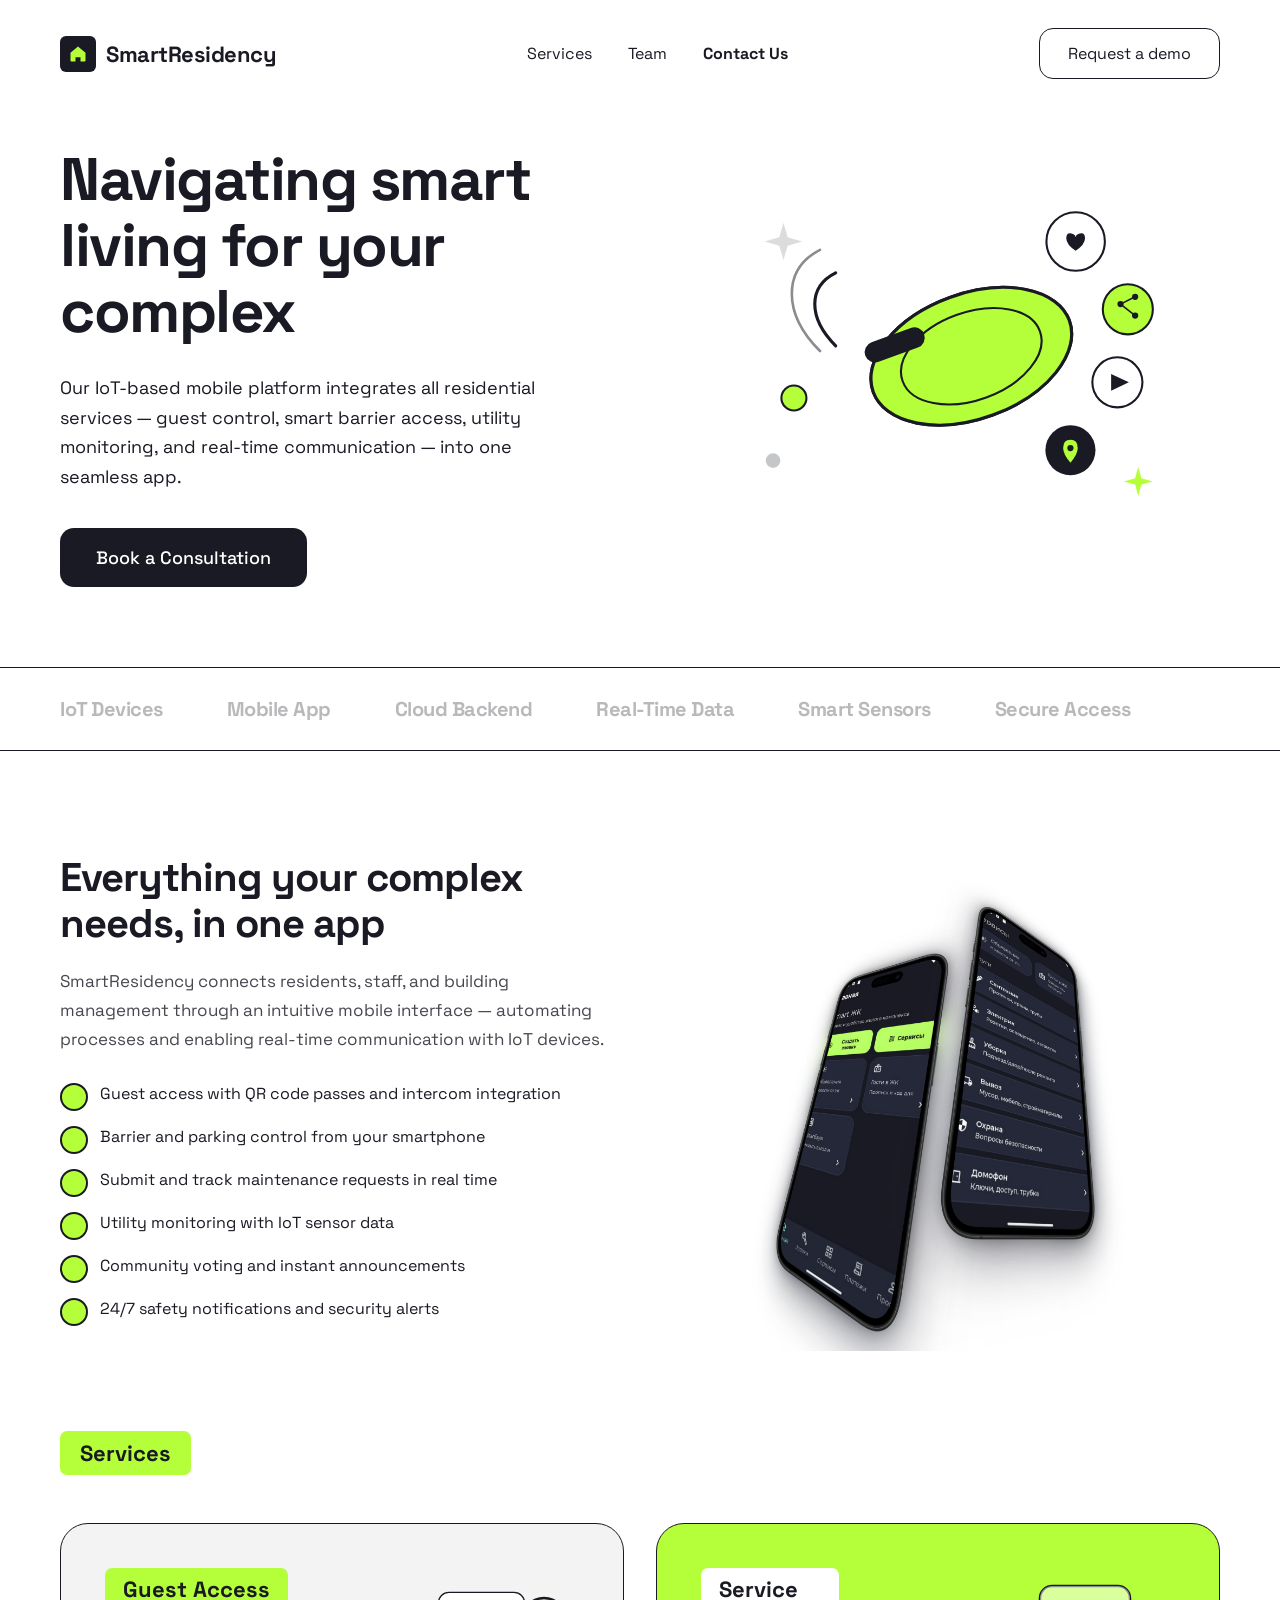
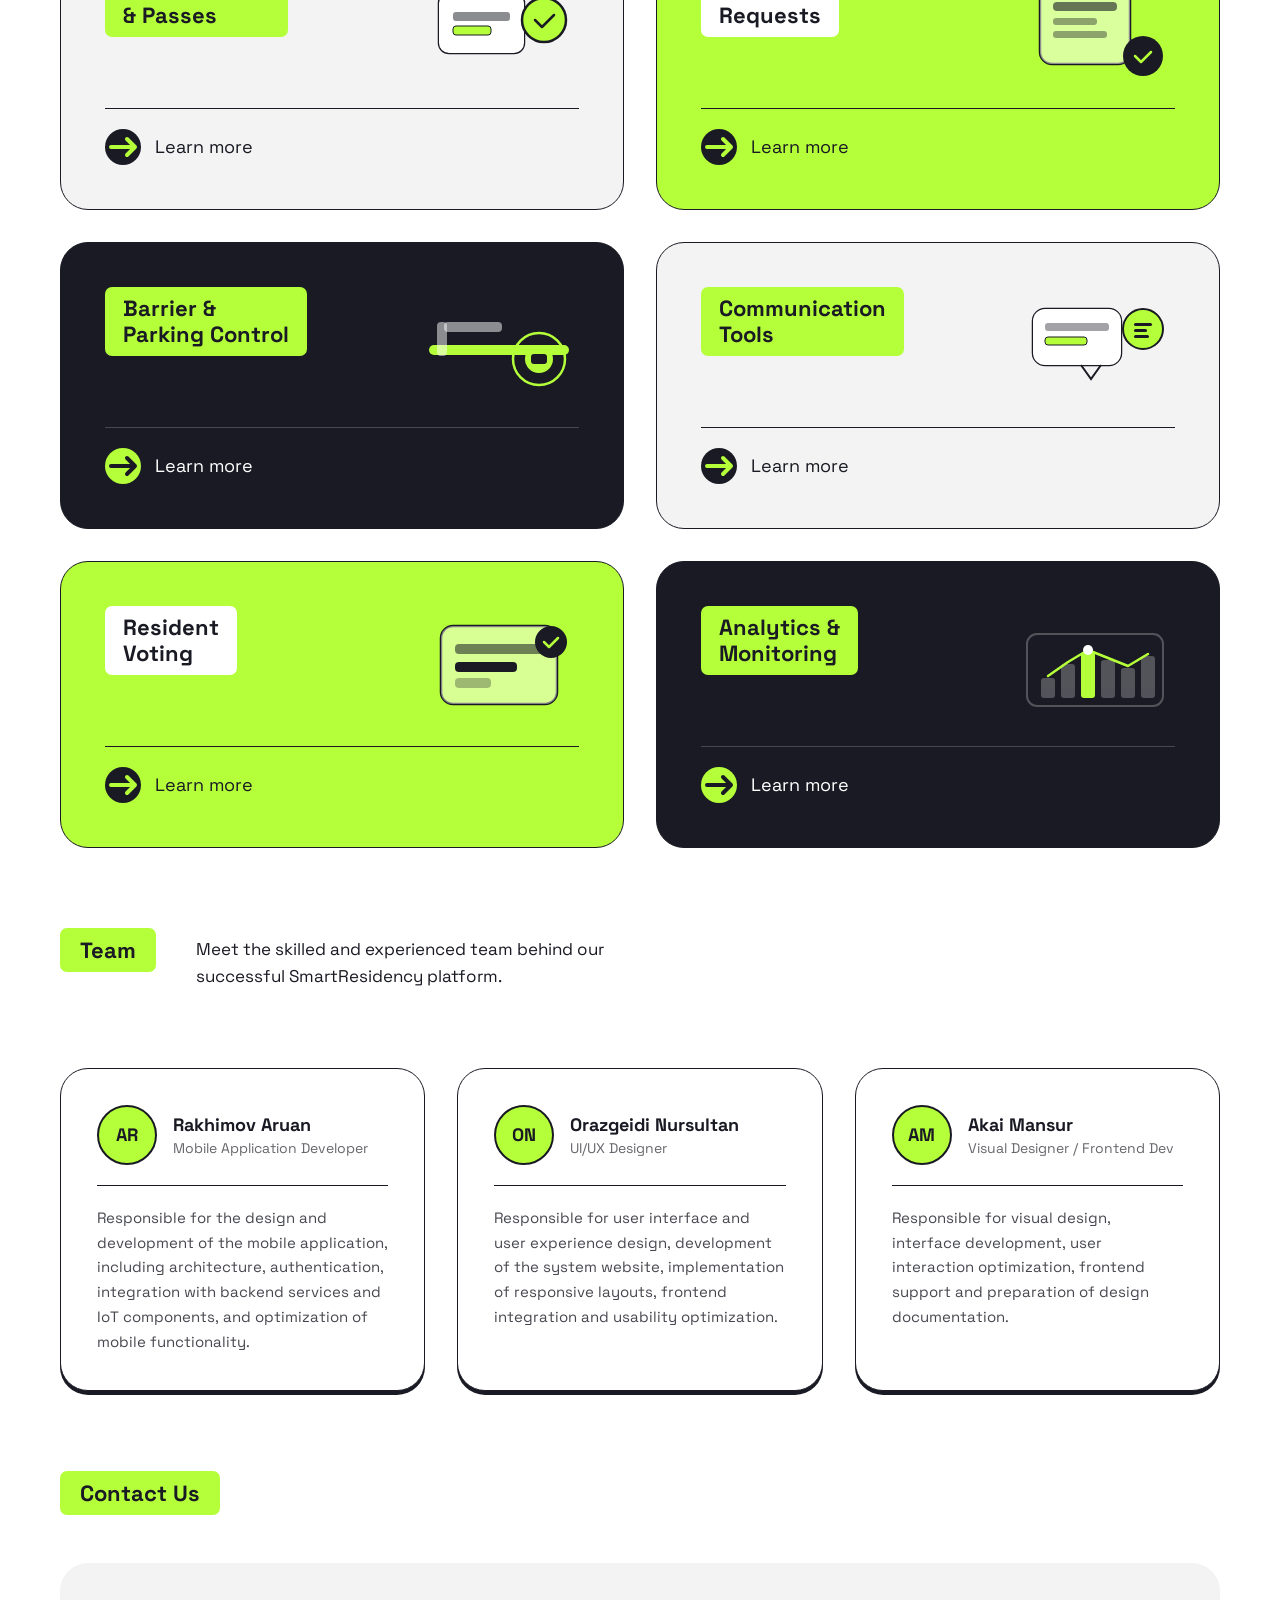
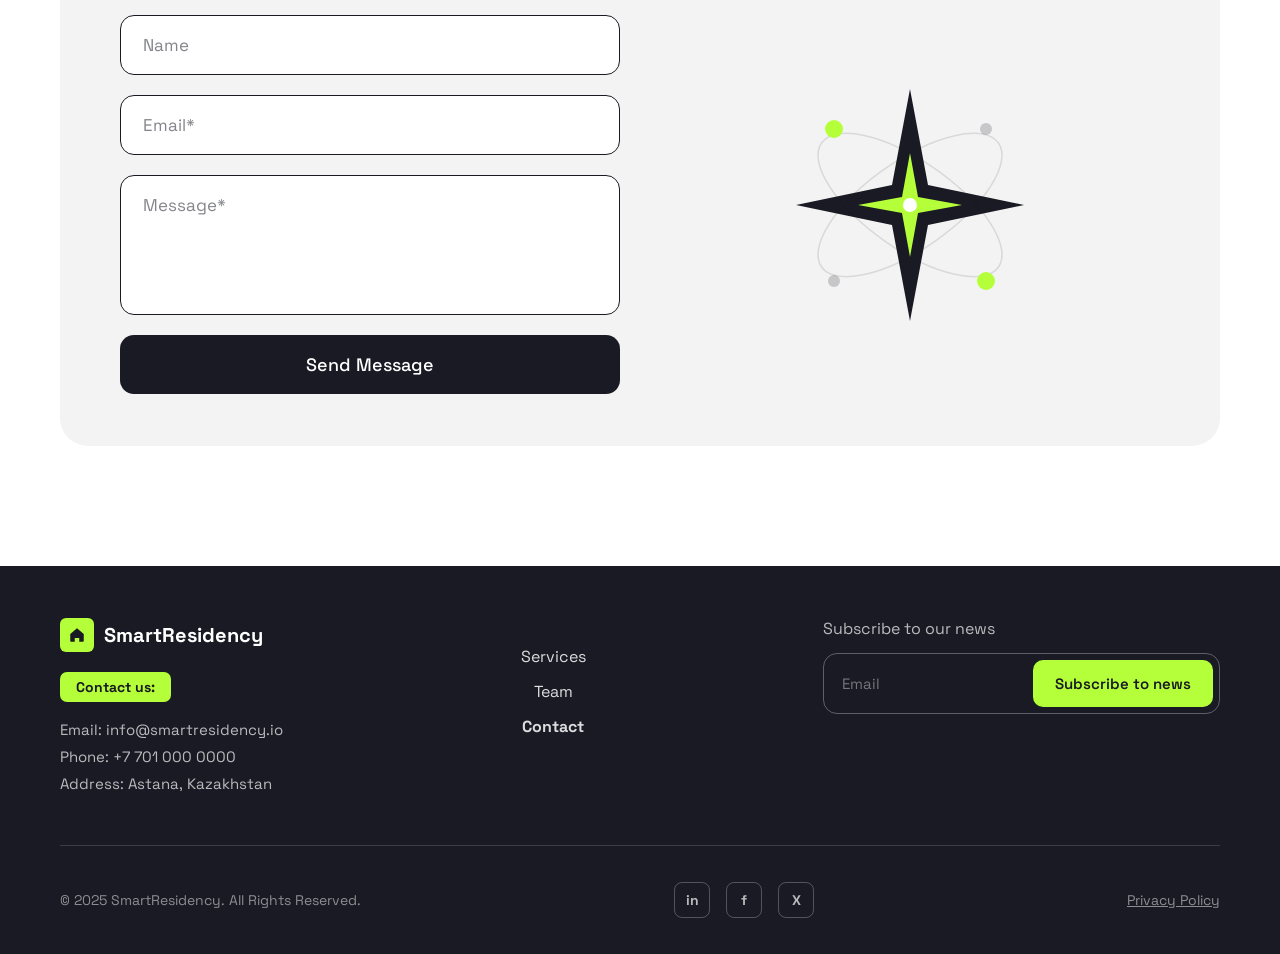
==== index.html @ 2e76fcfa "Initial website commit" ====
<!DOCTYPE html>
<html lang="en">
<head>
  <meta charset="UTF-8" />
  <meta name="viewport" content="width=device-width, initial-scale=1.0" />
  <title>SmartResidency</title>
  <link href="https://fonts.googleapis.com/css2?family=Space+Grotesk:wght@400;500;600;700&display=swap" rel="stylesheet" />
  <link rel="stylesheet" href="styles.css" />
</head>
<body>

<!-- NAV -->
<nav>
  <a href="#" class="logo">
    <div class="logo-icon">
      <svg viewBox="0 0 24 24" fill="none" xmlns="http://www.w3.org/2000/svg">
        <path d="M3 10.5L12 3L21 10.5V20C21 20.55 20.55 21 20 21H15V16H9V21H4C3.45 21 3 20.55 3 20V10.5Z" fill="#b5ff3a"/>
      </svg>
    </div>
    SmartResidency
  </a>
  <ul>
    <li><a href="#services">Services</a></li>
    <li><a href="#team">Team</a></li>
    <li><a href="#contact">Contact Us</a></li>
  </ul>
  <a href="#contact" class="nav-btn">Request a demo</a>
</nav>

<!-- HERO -->
<div class="hero">
  <div class="hero-text">
    <h1>Navigating smart living for your complex</h1>
    <p>Our IoT-based mobile platform integrates all residential services — guest control, smart barrier access, utility monitoring, and real-time communication — into one seamless app.</p>
    <a href="#contact" class="btn-black">Book a Consultation</a>
  </div>
  <div class="hero-illustration">
    <svg viewBox="0 0 460 400" xmlns="http://www.w3.org/2000/svg">
      <ellipse cx="260" cy="190" rx="100" ry="60" fill="none" stroke="#191a23" stroke-width="3" transform="rotate(-20 260 190)"/>
      <ellipse cx="260" cy="190" rx="100" ry="60" fill="#b5ff3a" stroke="#191a23" stroke-width="3" transform="rotate(-20 260 190)"/>
      <ellipse cx="260" cy="190" rx="70" ry="42" fill="none" stroke="#191a23" stroke-width="2" transform="rotate(-20 260 190)"/>
      <rect x="155" y="180" width="60" height="20" rx="10" fill="#191a23" transform="rotate(-20 155 180)"/>
      <path d="M130 180 Q110 160 110 140 Q110 120 130 110" fill="none" stroke="#191a23" stroke-width="3" stroke-linecap="round"/>
      <path d="M115 185 Q88 158 88 130 Q88 102 115 88" fill="none" stroke="#191a23" stroke-width="2.5" stroke-linecap="round" opacity="0.5"/>
      <circle cx="360" cy="80" r="28" fill="#fff" stroke="#191a23" stroke-width="2"/>
      <path d="M351 77 Q351 70 358 73 Q360 74 360 76 Q360 74 362 73 Q369 70 369 77 Q369 83 360 89 Q351 83 351 77Z" fill="#191a23"/>
      <circle cx="410" cy="145" r="24" fill="#b5ff3a" stroke="#191a23" stroke-width="2"/>
      <circle cx="403" cy="140" r="3" fill="#191a23"/>
      <circle cx="417" cy="133" r="3" fill="#191a23"/>
      <circle cx="417" cy="151" r="3" fill="#191a23"/>
      <line x1="403" y1="140" x2="417" y2="133" stroke="#191a23" stroke-width="1.5"/>
      <line x1="403" y1="140" x2="417" y2="151" stroke="#191a23" stroke-width="1.5"/>
      <circle cx="400" cy="215" r="24" fill="#fff" stroke="#191a23" stroke-width="2"/>
      <polygon points="394,207 394,223 411,215" fill="#191a23"/>
      <circle cx="355" cy="280" r="24" fill="#191a23"/>
      <path d="M355 270 Q362 270 362 278 Q362 284 355 292 Q348 284 348 278 Q348 270 355 270Z" fill="#b5ff3a"/>
      <circle cx="355" cy="278" r="3" fill="#191a23"/>
      <g transform="translate(80,80)">
        <path d="M0,-18 L4,-4 L18,0 L4,4 L0,18 L-4,4 L-18,0 L-4,-4 Z" fill="#191a23" opacity="0.15"/>
      </g>
      <g transform="translate(420,310)">
        <path d="M0,-14 L3,-3 L14,0 L3,3 L0,14 L-3,3 L-14,0 L-3,-3 Z" fill="#b5ff3a"/>
      </g>
      <circle cx="90" cy="230" r="12" fill="#b5ff3a" stroke="#191a23" stroke-width="2"/>
      <circle cx="70" cy="290" r="7" fill="#191a23" opacity="0.25"/>
    </svg>
  </div>
</div>

<!-- TECH STACK BAR -->
<div class="partners">
  <div class="partners-inner">
    <span class="partner-item">IoT Devices</span>
    <span class="partner-item">Mobile App</span>
    <span class="partner-item">Cloud Backend</span>
    <span class="partner-item">Real-Time Data</span>
    <span class="partner-item">Smart Sensors</span>
    <span class="partner-item">Secure Access</span>
  </div>
</div>

<!-- PHONE APP SHOWCASE -->
<div class="phone-section">
  <div class="phone-section-text">
    <h2>Everything your complex needs, in one app</h2>
    <p>SmartResidency connects residents, staff, and building management through an intuitive mobile interface — automating processes and enabling real-time communication with IoT devices.</p>
    <ul class="feature-list">
      <li>Guest access with QR code passes and intercom integration</li>
      <li>Barrier and parking control from your smartphone</li>
      <li>Submit and track maintenance requests in real time</li>
      <li>Utility monitoring with IoT sensor data</li>
      <li>Community voting and instant announcements</li>
      <li>24/7 safety notifications and security alerts</li>
    </ul>
  </div>
  <div class="phone-img-wrap">
    <img src="411shots_so.png" alt="SmartResidency mobile app screens" />
  </div>
</div>

<!-- SERVICES -->
<div class="section-wrap" id="services">
  <div class="section-label">Services</div>
  <div class="services-grid">

    <div class="service-card white">
      <div class="service-card-top">
        <div class="tag">Guest Access<br>&amp; Passes</div>
        <div class="illustration">
          <svg viewBox="0 0 160 120" xmlns="http://www.w3.org/2000/svg">
            <rect x="20" y="25" width="85" height="60" rx="10" fill="none" stroke="#191a23" stroke-width="2.5"/>
            <rect x="20" y="25" width="85" height="60" rx="10" fill="#fff"/>
            <rect x="34" y="44" width="57" height="9" rx="3" fill="#191a23" opacity="0.5"/>
            <rect x="34" y="58" width="38" height="9" rx="3" fill="#b5ff3a" stroke="#191a23" stroke-width="1"/>
            <circle cx="125" cy="52" r="22" fill="#b5ff3a" stroke="#191a23" stroke-width="2.5"/>
            <path d="M116 52 l7 7 12-12" stroke="#191a23" stroke-width="2.5" fill="none" stroke-linecap="round" stroke-linejoin="round"/>
          </svg>
        </div>
      </div>
      <div class="service-card-bottom">
        <div class="learn-circle">
          <svg viewBox="0 0 18 18" fill="none"><path d="M3 9h12M11 5l4 4-4 4" stroke="#b5ff3a" stroke-width="2" stroke-linecap="round" stroke-linejoin="round"/></svg>
        </div>
        <a href="#" class="learn-btn">Learn more</a>
      </div>
    </div>

    <div class="service-card green">
      <div class="service-card-top">
        <div class="tag">Service<br>Requests</div>
        <div class="illustration">
          <svg viewBox="0 0 160 120" xmlns="http://www.w3.org/2000/svg">
            <rect x="25" y="18" width="90" height="78" rx="12" fill="none" stroke="#191a23" stroke-width="2.5"/>
            <rect x="25" y="18" width="90" height="78" rx="12" fill="rgba(255,255,255,0.5)"/>
            <rect x="38" y="34" width="64" height="9" rx="4" fill="#191a23" opacity="0.6"/>
            <rect x="38" y="50" width="44" height="7" rx="3" fill="#191a23" opacity="0.4"/>
            <rect x="38" y="63" width="54" height="7" rx="3" fill="#191a23" opacity="0.4"/>
            <circle cx="128" cy="88" r="20" fill="#191a23"/>
            <path d="M120 88l6 6 10-10" stroke="#b5ff3a" stroke-width="2.5" fill="none" stroke-linecap="round" stroke-linejoin="round"/>
          </svg>
        </div>
      </div>
      <div class="service-card-bottom">
        <div class="learn-circle">
          <svg viewBox="0 0 18 18" fill="none"><path d="M3 9h12M11 5l4 4-4 4" stroke="#b5ff3a" stroke-width="2" stroke-linecap="round" stroke-linejoin="round"/></svg>
        </div>
        <a href="#" class="learn-btn">Learn more</a>
      </div>
    </div>

    <div class="service-card black">
      <div class="service-card-top">
        <div class="tag">Barrier &amp;<br>Parking Control</div>
        <div class="illustration">
          <svg viewBox="0 0 160 120" xmlns="http://www.w3.org/2000/svg">
            <rect x="10" y="58" width="140" height="10" rx="5" fill="#b5ff3a"/>
            <rect x="18" y="35" width="10" height="34" rx="4" fill="rgba(255,255,255,0.5)"/>
            <rect x="25" y="35" width="58" height="10" rx="4" fill="rgba(255,255,255,0.5)"/>
            <circle cx="120" cy="72" r="26" fill="none" stroke="#b5ff3a" stroke-width="2.5"/>
            <circle cx="120" cy="72" r="14" fill="#b5ff3a"/>
            <rect x="112" y="67" width="16" height="10" rx="3" fill="#191a23"/>
          </svg>
        </div>
      </div>
      <div class="service-card-bottom">
        <div class="learn-circle">
          <svg viewBox="0 0 18 18" fill="none"><path d="M3 9h12M11 5l4 4-4 4" stroke="#191a23" stroke-width="2" stroke-linecap="round" stroke-linejoin="round"/></svg>
        </div>
        <a href="#" class="learn-btn">Learn more</a>
      </div>
    </div>

    <div class="service-card white">
      <div class="service-card-top">
        <div class="tag">Communication<br>Tools</div>
        <div class="illustration">
          <svg viewBox="0 0 160 120" xmlns="http://www.w3.org/2000/svg">
            <rect x="18" y="22" width="88" height="56" rx="12" fill="none" stroke="#191a23" stroke-width="2.5"/>
            <rect x="18" y="22" width="88" height="56" rx="12" fill="#fff"/>
            <rect x="30" y="36" width="64" height="8" rx="3" fill="#191a23" opacity="0.4"/>
            <rect x="30" y="50" width="42" height="8" rx="3" fill="#b5ff3a" stroke="#191a23" stroke-width="1"/>
            <path d="M66 78 l10 14 10-14" fill="none" stroke="#191a23" stroke-width="2"/>
            <circle cx="128" cy="42" r="20" fill="#b5ff3a" stroke="#191a23" stroke-width="2"/>
            <rect x="119" y="36" width="18" height="3" rx="1.5" fill="#191a23"/>
            <rect x="119" y="42" width="13" height="3" rx="1.5" fill="#191a23"/>
            <rect x="119" y="48" width="15" height="3" rx="1.5" fill="#191a23"/>
          </svg>
        </div>
      </div>
      <div class="service-card-bottom">
        <div class="learn-circle">
          <svg viewBox="0 0 18 18" fill="none"><path d="M3 9h12M11 5l4 4-4 4" stroke="#b5ff3a" stroke-width="2" stroke-linecap="round" stroke-linejoin="round"/></svg>
        </div>
        <a href="#" class="learn-btn">Learn more</a>
      </div>
    </div>

    <div class="service-card green">
      <div class="service-card-top">
        <div class="tag">Resident<br>Voting</div>
        <div class="illustration">
          <svg viewBox="0 0 160 120" xmlns="http://www.w3.org/2000/svg">
            <rect x="22" y="20" width="116" height="78" rx="12" fill="none" stroke="#191a23" stroke-width="2.5"/>
            <rect x="22" y="20" width="116" height="78" rx="12" fill="rgba(255,255,255,0.45)"/>
            <rect x="36" y="38" width="88" height="10" rx="4" fill="#191a23" opacity="0.55"/>
            <rect x="36" y="56" width="62" height="10" rx="4" fill="#191a23"/>
            <rect x="36" y="72" width="36" height="10" rx="4" fill="#191a23" opacity="0.3"/>
            <circle cx="132" cy="36" r="16" fill="#191a23"/>
            <path d="M125 36l5 5 9-9" stroke="#b5ff3a" stroke-width="2.5" fill="none" stroke-linecap="round" stroke-linejoin="round"/>
          </svg>
        </div>
      </div>
      <div class="service-card-bottom">
        <div class="learn-circle">
          <svg viewBox="0 0 18 18" fill="none"><path d="M3 9h12M11 5l4 4-4 4" stroke="#b5ff3a" stroke-width="2" stroke-linecap="round" stroke-linejoin="round"/></svg>
        </div>
        <a href="#" class="learn-btn">Learn more</a>
      </div>
    </div>

    <div class="service-card black">
      <div class="service-card-top">
        <div class="tag">Analytics &amp;<br>Monitoring</div>
        <div class="illustration">
          <svg viewBox="0 0 160 120" xmlns="http://www.w3.org/2000/svg">
            <rect x="12" y="28" width="136" height="72" rx="10" fill="none" stroke="rgba(255,255,255,0.25)" stroke-width="2"/>
            <rect x="26" y="72" width="14" height="20" rx="3" fill="rgba(255,255,255,0.25)"/>
            <rect x="46" y="58" width="14" height="34" rx="3" fill="rgba(255,255,255,0.25)"/>
            <rect x="66" y="46" width="14" height="46" rx="3" fill="#b5ff3a"/>
            <rect x="86" y="54" width="14" height="38" rx="3" fill="rgba(255,255,255,0.25)"/>
            <rect x="106" y="62" width="14" height="30" rx="3" fill="rgba(255,255,255,0.25)"/>
            <rect x="126" y="50" width="14" height="42" rx="3" fill="rgba(255,255,255,0.25)"/>
            <polyline points="33,70 53,56 73,44 93,52 113,60 133,48" fill="none" stroke="#b5ff3a" stroke-width="2.5" stroke-linecap="round" stroke-linejoin="round"/>
            <circle cx="73" cy="44" r="5" fill="#fff"/>
          </svg>
        </div>
      </div>
      <div class="service-card-bottom">
        <div class="learn-circle">
          <svg viewBox="0 0 18 18" fill="none"><path d="M3 9h12M11 5l4 4-4 4" stroke="#191a23" stroke-width="2" stroke-linecap="round" stroke-linejoin="round"/></svg>
        </div>
        <a href="#" class="learn-btn">Learn more</a>
      </div>
    </div>

  </div>
</div>

<!-- TEAM -->
<div class="section-wrap" id="team">
  <div class="team-header">
    <div class="section-label">Team</div>
    <p class="team-desc">Meet the skilled and experienced team behind our successful SmartResidency platform.</p>
  </div>
  <div class="team-grid">

    <div class="team-card">
      <div class="team-card-top">
        <div class="team-avatar">AR</div>
        <div>
          <div class="team-name">Rakhimov Aruan</div>
          <div class="team-role">Mobile Application Developer</div>
        </div>
      </div>
      <p class="team-bio">Responsible for the design and development of the mobile application, including architecture, authentication, integration with backend services and IoT components, and optimization of mobile functionality.</p>
    </div>

    <div class="team-card">
      <div class="team-card-top">
        <div class="team-avatar">ON</div>
        <div>
          <div class="team-name">Orazgeidi Nursultan</div>
          <div class="team-role">UI/UX Designer</div>
        </div>
      </div>
      <p class="team-bio">Responsible for user interface and user experience design, development of the system website, implementation of responsive layouts, frontend integration and usability optimization.</p>
    </div>

    <div class="team-card">
      <div class="team-card-top">
        <div class="team-avatar">AM</div>
        <div>
          <div class="team-name">Akai Mansur</div>
          <div class="team-role">Visual Designer / Frontend Dev</div>
        </div>
      </div>
      <p class="team-bio">Responsible for visual design, interface development, user interaction optimization, frontend support and preparation of design documentation.</p>
    </div>

  </div>
</div>

<!-- CONTACT -->
<div class="section-wrap" id="contact">
  <div class="section-label">Contact Us</div>
  <div class="contact-wrap">
    <div class="contact-form">
      <input type="text" id="contact-name" placeholder="Name" />
      <input type="email" id="contact-email" placeholder="Email*" />
      <textarea id="contact-message" placeholder="Message*"></textarea>
      <button class="btn-black" onclick="handleSend()">Send Message</button>
    </div>
    <div class="contact-deco">
      <svg viewBox="0 0 280 280" xmlns="http://www.w3.org/2000/svg" width="280" height="280">
        <path d="M140 24 L158 120 L254 140 L158 160 L140 256 L122 160 L26 140 L122 120 Z" fill="#191a23"/>
        <path d="M140 88 L148 132 L192 140 L148 148 L140 192 L132 148 L88 140 L132 132 Z" fill="#b5ff3a"/>
        <circle cx="140" cy="140" r="7" fill="#fff"/>
        <ellipse cx="140" cy="140" rx="108" ry="44" fill="none" stroke="#191a23" stroke-width="1.5" opacity="0.12" transform="rotate(35 140 140)"/>
        <ellipse cx="140" cy="140" rx="108" ry="44" fill="none" stroke="#191a23" stroke-width="1.5" opacity="0.12" transform="rotate(-35 140 140)"/>
        <circle cx="64" cy="64" r="9" fill="#b5ff3a"/>
        <circle cx="216" cy="216" r="9" fill="#b5ff3a"/>
        <circle cx="216" cy="64" r="6" fill="#191a23" opacity="0.2"/>
        <circle cx="64" cy="216" r="6" fill="#191a23" opacity="0.2"/>
      </svg>
    </div>
  </div>
</div>

<!-- FOOTER -->
<footer>
  <div class="footer-inner">
    <div class="footer-top">

      <div class="footer-contact">
        <a href="#" class="footer-logo">
          <div class="footer-logo-icon">
            <svg viewBox="0 0 24 24" fill="none"><path d="M3 10.5L12 3L21 10.5V20C21 20.55 20.55 21 20 21H15V16H9V21H4C3.45 21 3 20.55 3 20V10.5Z" fill="#191a23"/></svg>
          </div>
          SmartResidency
        </a>
        <div class="contact-label">Contact us:</div>
        <p>
          Email: info@smartresidency.io<br>
          Phone: +7 701 000 0000<br>
          Address: Astana, Kazakhstan
        </p>
      </div>

      <nav class="footer-nav">
        <ul>
          <li><a href="#services">Services</a></li>
          <li><a href="#team">Team</a></li>
          <li><a href="#contact">Contact</a></li>
        </ul>
      </nav>

      <div class="footer-newsletter-wrap">
        <p>Subscribe to our news</p>
        <div class="footer-newsletter">
          <input type="email" id="newsletter-email" placeholder="Email" />
          <button class="btn-green" onclick="handleSubscribe()">Subscribe to news</button>
        </div>
      </div>

    </div>

    <div class="footer-bottom">
      <p>&#169; 2025 SmartResidency. All Rights Reserved.</p>
      <div class="footer-social">
        <a href="#" title="LinkedIn">in</a>
        <a href="#" title="Facebook">f</a>
        <a href="#" title="Twitter">X</a>
      </div>
      <a href="#" class="privacy-link">Privacy Policy</a>
    </div>
  </div>
</footer>

<script src="script.js"></script>
</body>
</html>
---- styles.css ----
/* ─── RESET & BASE ─── */
* { box-sizing: border-box; margin: 0; padding: 0; }
html { scroll-behavior: smooth; }

body {
  font-family: 'Space Grotesk', sans-serif;
  background: #fff;
  color: #191a23;
}

/* ─── NAV ─── */
nav {
  display: flex;
  align-items: center;
  justify-content: space-between;
  padding: 28px 60px;
  max-width: 1280px;
  margin: 0 auto;
}

.logo {
  display: flex;
  align-items: center;
  gap: 10px;
  font-size: 22px;
  font-weight: 700;
  letter-spacing: -0.5px;
  text-decoration: none;
  color: #191a23;
}

.logo-icon {
  width: 36px;
  height: 36px;
  background: #191a23;
  border-radius: 6px;
  display: flex;
  align-items: center;
  justify-content: center;
}

.logo-icon svg { width: 20px; height: 20px; }

nav ul {
  list-style: none;
  display: flex;
  align-items: center;
  gap: 36px;
}

nav ul a {
  text-decoration: none;
  color: #191a23;
  font-size: 16px;
  font-weight: 400;
}

nav ul a:hover { text-decoration: underline; }

.nav-btn {
  border: 1px solid #191a23;
  border-radius: 14px;
  padding: 14px 28px;
  background: #fff;
  font-family: 'Space Grotesk', sans-serif;
  font-size: 16px;
  cursor: pointer;
  text-decoration: none;
  color: #191a23;
}

.nav-btn:hover { background: #f0f0f0; }

/* ─── HERO ─── */
.hero {
  max-width: 1280px;
  margin: 0 auto;
  padding: 40px 60px 80px;
  display: grid;
  grid-template-columns: 1fr 1fr;
  gap: 40px;
  align-items: center;
}

.hero h1 {
  font-size: 60px;
  font-weight: 700;
  line-height: 1.1;
  letter-spacing: -1.5px;
  margin-bottom: 28px;
}

.hero p {
  font-size: 18px;
  line-height: 1.65;
  color: #191a23;
  margin-bottom: 36px;
  max-width: 480px;
}

.btn-black {
  display: inline-block;
  background: #191a23;
  color: #fff;
  padding: 18px 36px;
  border-radius: 14px;
  font-size: 18px;
  font-weight: 500;
  text-decoration: none;
  border: none;
  cursor: pointer;
  font-family: 'Space Grotesk', sans-serif;
  transition: background 0.2s;
}

.btn-black:hover { background: #2d2e3a; }

.hero-illustration {
  display: flex;
  justify-content: center;
  align-items: center;
}

.hero-illustration svg { width: 100%; max-width: 480px; height: auto; }

/* ─── PARTNER BAR ─── */
.partners {
  border-top: 1px solid #191a23;
  border-bottom: 1px solid #191a23;
  padding: 28px 60px;
}

.partners-inner {
  max-width: 1280px;
  margin: 0 auto;
  display: flex;
  align-items: center;
  gap: 64px;
  flex-wrap: wrap;
}

.partner-item {
  font-size: 20px;
  font-weight: 700;
  opacity: 0.3;
  letter-spacing: -0.5px;
}

/* ─── PHONE SECTION ─── */
.phone-section {
  max-width: 1280px;
  margin: 0 auto;
  padding: 80px 60px;
  display: grid;
  grid-template-columns: 1fr 1fr;
  gap: 60px;
  align-items: center;
}

.phone-section-text h2 {
  font-size: 40px;
  font-weight: 700;
  letter-spacing: -1px;
  margin-bottom: 20px;
  line-height: 1.15;
}

.phone-section-text p {
  font-size: 17px;
  line-height: 1.7;
  color: #191a23cc;
  margin-bottom: 28px;
}

.feature-list {
  list-style: none;
  display: flex;
  flex-direction: column;
  gap: 14px;
}

.feature-list li {
  display: flex;
  align-items: flex-start;
  gap: 12px;
  font-size: 16px;
  line-height: 1.5;
}

.feature-list li::before {
  content: '';
  width: 24px;
  height: 24px;
  min-width: 24px;
  background: #b5ff3a;
  border-radius: 50%;
  border: 2px solid #191a23;
  margin-top: 1px;
}

.phone-img-wrap {
  display: flex;
  justify-content: center;
  align-items: center;
}

.phone-img-wrap img {
  width: 100%;
  max-width: 520px;
  border-radius: 20px;
}

/* ─── SECTION WRAPPER ─── */
.section-wrap {
  max-width: 1280px;
  margin: 0 auto;
  padding: 0 60px 80px;
}

/* ─── SECTION LABEL ─── */
.section-label {
  display: inline-block;
  background: #b5ff3a;
  padding: 8px 20px;
  border-radius: 7px;
  font-size: 22px;
  font-weight: 700;
  margin-bottom: 48px;
  color: #191a23;
}

/* ─── SERVICES GRID ─── */
.services-grid {
  display: grid;
  grid-template-columns: 1fr 1fr;
  gap: 32px;
}

.service-card {
  border: 1px solid #191a23;
  border-radius: 28px;
  padding: 44px;
  display: flex;
  flex-direction: column;
  gap: 20px;
  position: relative;
  overflow: hidden;
  min-height: 250px;
}

.service-card.white { background: #f3f3f3; }
.service-card.green { background: #b5ff3a; }
.service-card.black { background: #191a23; color: #fff; }

.service-card-top {
  display: flex;
  justify-content: space-between;
  align-items: flex-start;
}

.service-card .tag {
  display: inline-block;
  padding: 8px 18px;
  border-radius: 7px;
  font-size: 22px;
  font-weight: 700;
  line-height: 1.2;
  width: fit-content;
}

.service-card.white .tag { background: #b5ff3a; color: #191a23; }
.service-card.green .tag { background: #fff; color: #191a23; }
.service-card.black .tag { background: #b5ff3a; color: #191a23; }

.service-card .illustration {
  width: 160px;
  height: 120px;
  display: flex;
  align-items: center;
  justify-content: center;
  flex-shrink: 0;
}

.service-card-bottom {
  display: flex;
  align-items: center;
  gap: 14px;
  margin-top: auto;
  padding-top: 20px;
  border-top: 1px solid #191a23;
}

.service-card.black .service-card-bottom { border-top-color: rgba(255,255,255,0.2); }

.learn-btn {
  display: flex;
  align-items: center;
  gap: 10px;
  text-decoration: none;
  font-size: 18px;
  font-weight: 400;
  color: #191a23;
}

.service-card.black .learn-btn { color: #fff; }

.learn-circle {
  width: 36px;
  height: 36px;
  border-radius: 50%;
  display: flex;
  align-items: center;
  justify-content: center;
  flex-shrink: 0;
}

.service-card.white .learn-circle,
.service-card.green .learn-circle { background: #191a23; }
.service-card.black .learn-circle { background: #b5ff3a; }

/* ─── TEAM ─── */
.team-header {
  display: flex;
  align-items: flex-start;
  gap: 40px;
  margin-bottom: 48px;
}

.team-desc {
  font-size: 17px;
  line-height: 1.6;
  max-width: 480px;
  padding-top: 8px;
}

.team-grid {
  display: grid;
  grid-template-columns: repeat(3, 1fr);
  gap: 32px;
}

.team-card {
  border: 1px solid #191a23;
  border-radius: 28px;
  padding: 36px;
  background: #fff;
  box-shadow: 0 4px 0 #191a23;
}

.team-card-top {
  display: flex;
  align-items: center;
  gap: 16px;
  margin-bottom: 20px;
  padding-bottom: 20px;
  border-bottom: 1px solid #191a23;
}

.team-avatar {
  width: 60px;
  height: 60px;
  border-radius: 50%;
  background: #b5ff3a;
  border: 2px solid #191a23;
  display: flex;
  align-items: center;
  justify-content: center;
  font-size: 18px;
  font-weight: 700;
  flex-shrink: 0;
}

.team-name { font-size: 18px; font-weight: 700; }
.team-role { font-size: 14px; color: #191a23aa; margin-top: 3px; }
.team-bio { font-size: 15px; line-height: 1.65; color: #191a23cc; }

/* ─── CONTACT ─── */
.contact-wrap {
  background: #f3f3f3;
  border-radius: 28px;
  padding: 52px 60px;
  display: grid;
  grid-template-columns: 1fr 1fr;
  gap: 40px;
  align-items: center;
  position: relative;
  overflow: hidden;
}

.contact-form { display: flex; flex-direction: column; gap: 20px; }

.contact-form input,
.contact-form textarea {
  background: #fff;
  border: 1px solid #191a23;
  border-radius: 14px;
  padding: 18px 22px;
  font-family: 'Space Grotesk', sans-serif;
  font-size: 17px;
  color: #191a23;
  outline: none;
  width: 100%;
  resize: none;
  transition: border-color 0.2s;
}

.contact-form input::placeholder,
.contact-form textarea::placeholder { color: #191a2388; }

.contact-form input:focus,
.contact-form textarea:focus {
  border-color: #b5ff3a;
  box-shadow: 0 0 0 3px rgba(181,255,58,0.2);
}

.contact-form textarea { min-height: 140px; }

.contact-deco {
  display: flex;
  align-items: center;
  justify-content: center;
}

/* ─── FOOTER ─── */
footer {
  background: #191a23;
  color: #fff;
  padding: 52px 60px 36px;
  margin-top: 40px;
}

.footer-inner { max-width: 1280px; margin: 0 auto; }

.footer-top {
  display: flex;
  align-items: flex-start;
  justify-content: space-between;
  gap: 40px;
  padding-bottom: 48px;
  border-bottom: 1px solid rgba(255,255,255,0.15);
  margin-bottom: 36px;
  flex-wrap: wrap;
}

.footer-logo {
  display: flex;
  align-items: center;
  gap: 10px;
  font-size: 20px;
  font-weight: 700;
  color: #fff;
  text-decoration: none;
  margin-bottom: 20px;
}

.footer-logo-icon {
  width: 34px;
  height: 34px;
  background: #b5ff3a;
  border-radius: 6px;
  display: flex;
  align-items: center;
  justify-content: center;
}

.footer-logo-icon svg { width: 18px; height: 18px; }

.footer-contact p {
  font-size: 15px;
  line-height: 1.8;
  color: rgba(255,255,255,0.7);
}

.contact-label {
  display: inline-block;
  background: #b5ff3a;
  color: #191a23;
  padding: 6px 16px;
  border-radius: 7px;
  font-size: 14px;
  font-weight: 700;
  margin-bottom: 14px;
}

.footer-nav ul {
  list-style: none;
  display: flex;
  flex-direction: column;
  gap: 14px;
}

.footer-nav a {
  color: rgba(255,255,255,0.85);
  text-decoration: none;
  font-size: 16px;
}

.footer-nav a:hover { text-decoration: underline; }

.footer-newsletter-wrap { display: flex; flex-direction: column; gap: 14px; }

.footer-newsletter-wrap p {
  font-size: 16px;
  color: rgba(255,255,255,0.7);
}

.footer-newsletter {
  display: flex;
  gap: 12px;
  background: transparent;
  border: 1px solid rgba(255,255,255,0.3);
  border-radius: 14px;
  padding: 6px 6px 6px 18px;
  align-items: center;
}

.footer-newsletter input {
  flex: 1;
  background: transparent;
  border: none;
  outline: none;
  color: #fff;
  font-family: 'Space Grotesk', sans-serif;
  font-size: 15px;
}

.footer-newsletter input::placeholder { color: rgba(255,255,255,0.4); }

.footer-newsletter .btn-green {
  background: #b5ff3a;
  color: #191a23;
  border: none;
  border-radius: 10px;
  padding: 14px 22px;
  font-family: 'Space Grotesk', sans-serif;
  font-size: 15px;
  font-weight: 600;
  cursor: pointer;
  white-space: nowrap;
}

.footer-bottom {
  display: flex;
  align-items: center;
  justify-content: space-between;
  gap: 24px;
  flex-wrap: wrap;
}

.footer-bottom p { font-size: 14px; color: rgba(255,255,255,0.5); }

.footer-social { display: flex; gap: 16px; }

.footer-social a {
  width: 36px;
  height: 36px;
  border: 1px solid rgba(255,255,255,0.25);
  border-radius: 8px;
  display: flex;
  align-items: center;
  justify-content: center;
  color: rgba(255,255,255,0.7);
  text-decoration: none;
  font-size: 14px;
  font-weight: 700;
  transition: border-color 0.2s, color 0.2s;
}

.footer-social a:hover { border-color: #b5ff3a; color: #b5ff3a; }

.privacy-link {
  color: rgba(255,255,255,0.5);
  text-decoration: underline;
  font-size: 14px;
}

/* ─── RESPONSIVE ─── */
@media (max-width: 960px) {
  nav { padding: 20px 24px; }
  nav ul { display: none; }
  .hero { grid-template-columns: 1fr; padding: 32px 24px 60px; }
  .hero h1 { font-size: 40px; }
  .phone-section { grid-template-columns: 1fr; padding: 40px 24px; }
  .section-wrap { padding: 0 24px 60px; }
  .services-grid { grid-template-columns: 1fr; }
  .team-grid { grid-template-columns: 1fr; }
  .contact-wrap { grid-template-columns: 1fr; padding: 36px 24px; }
  .contact-deco { display: none; }
  footer { padding: 40px 24px 28px; }
  .footer-top { flex-direction: column; }
  .partners { padding: 24px; }
  .partners-inner { gap: 32px; }
}
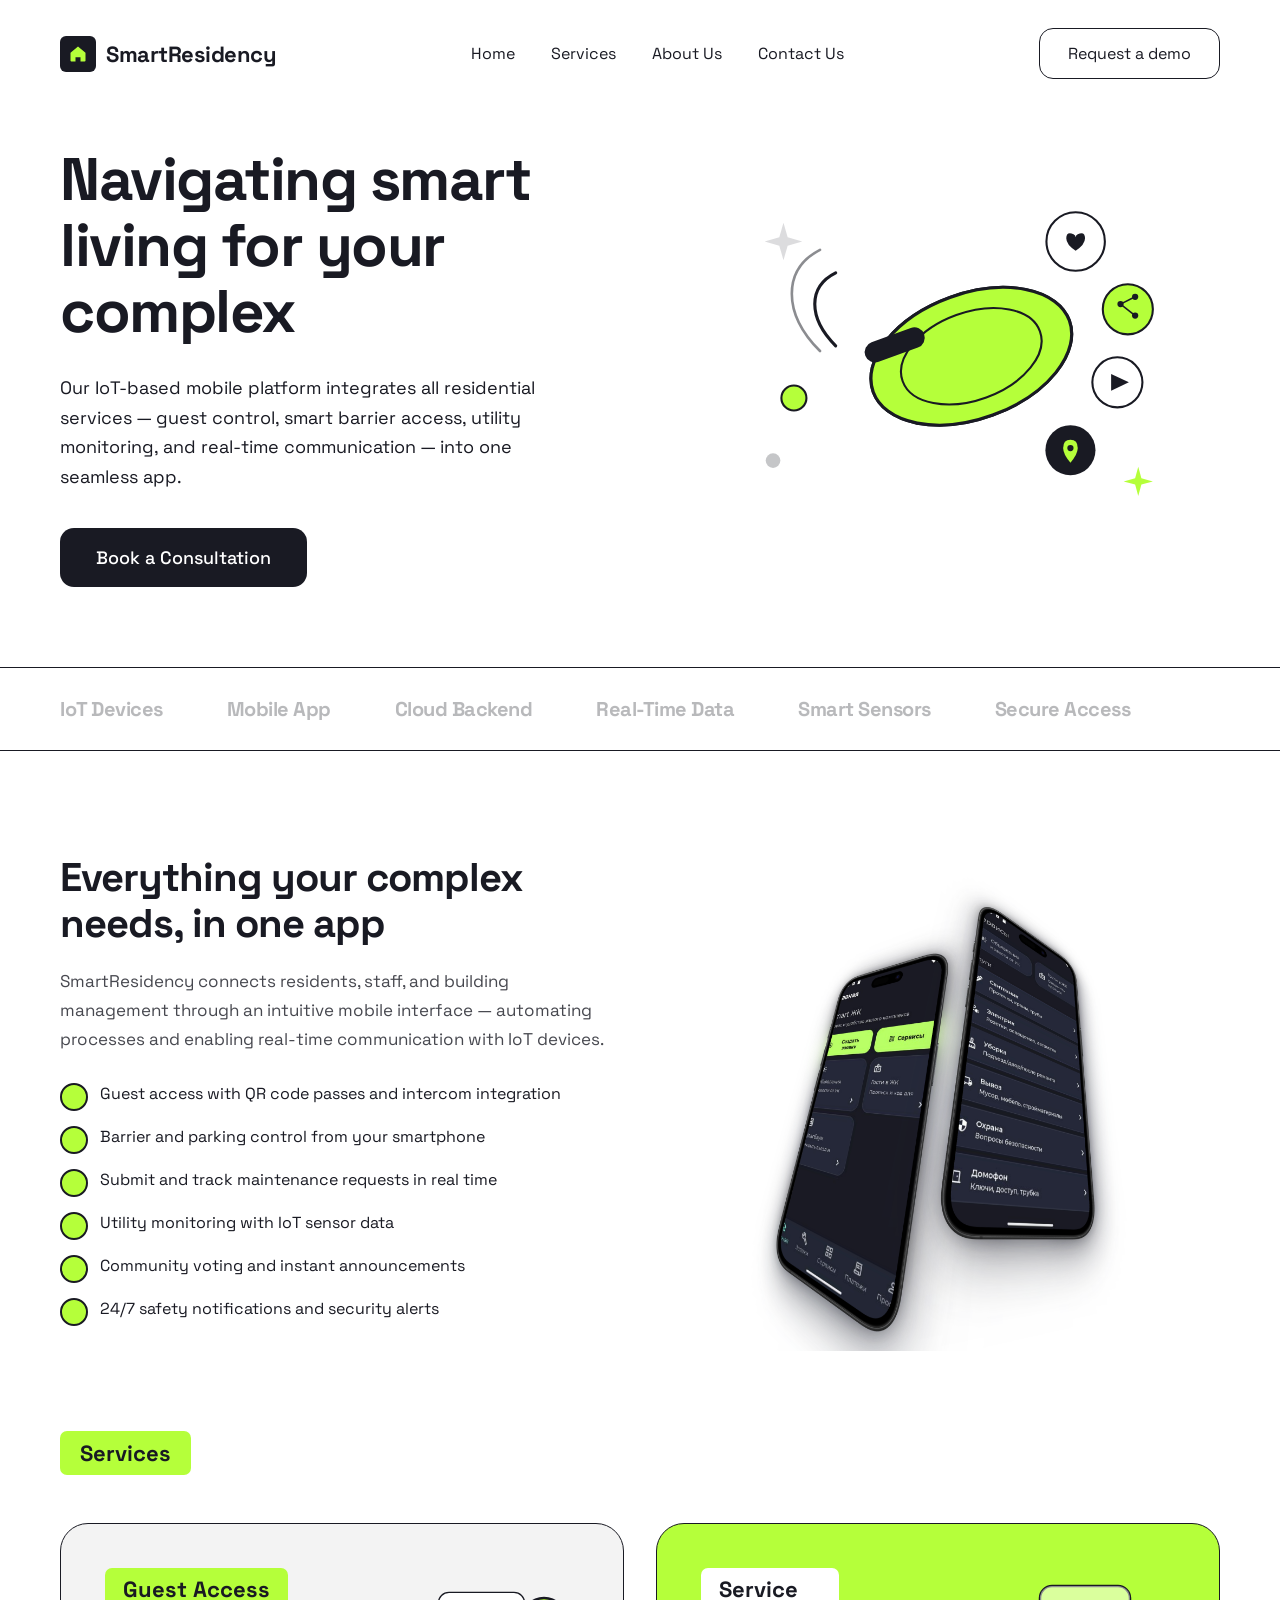
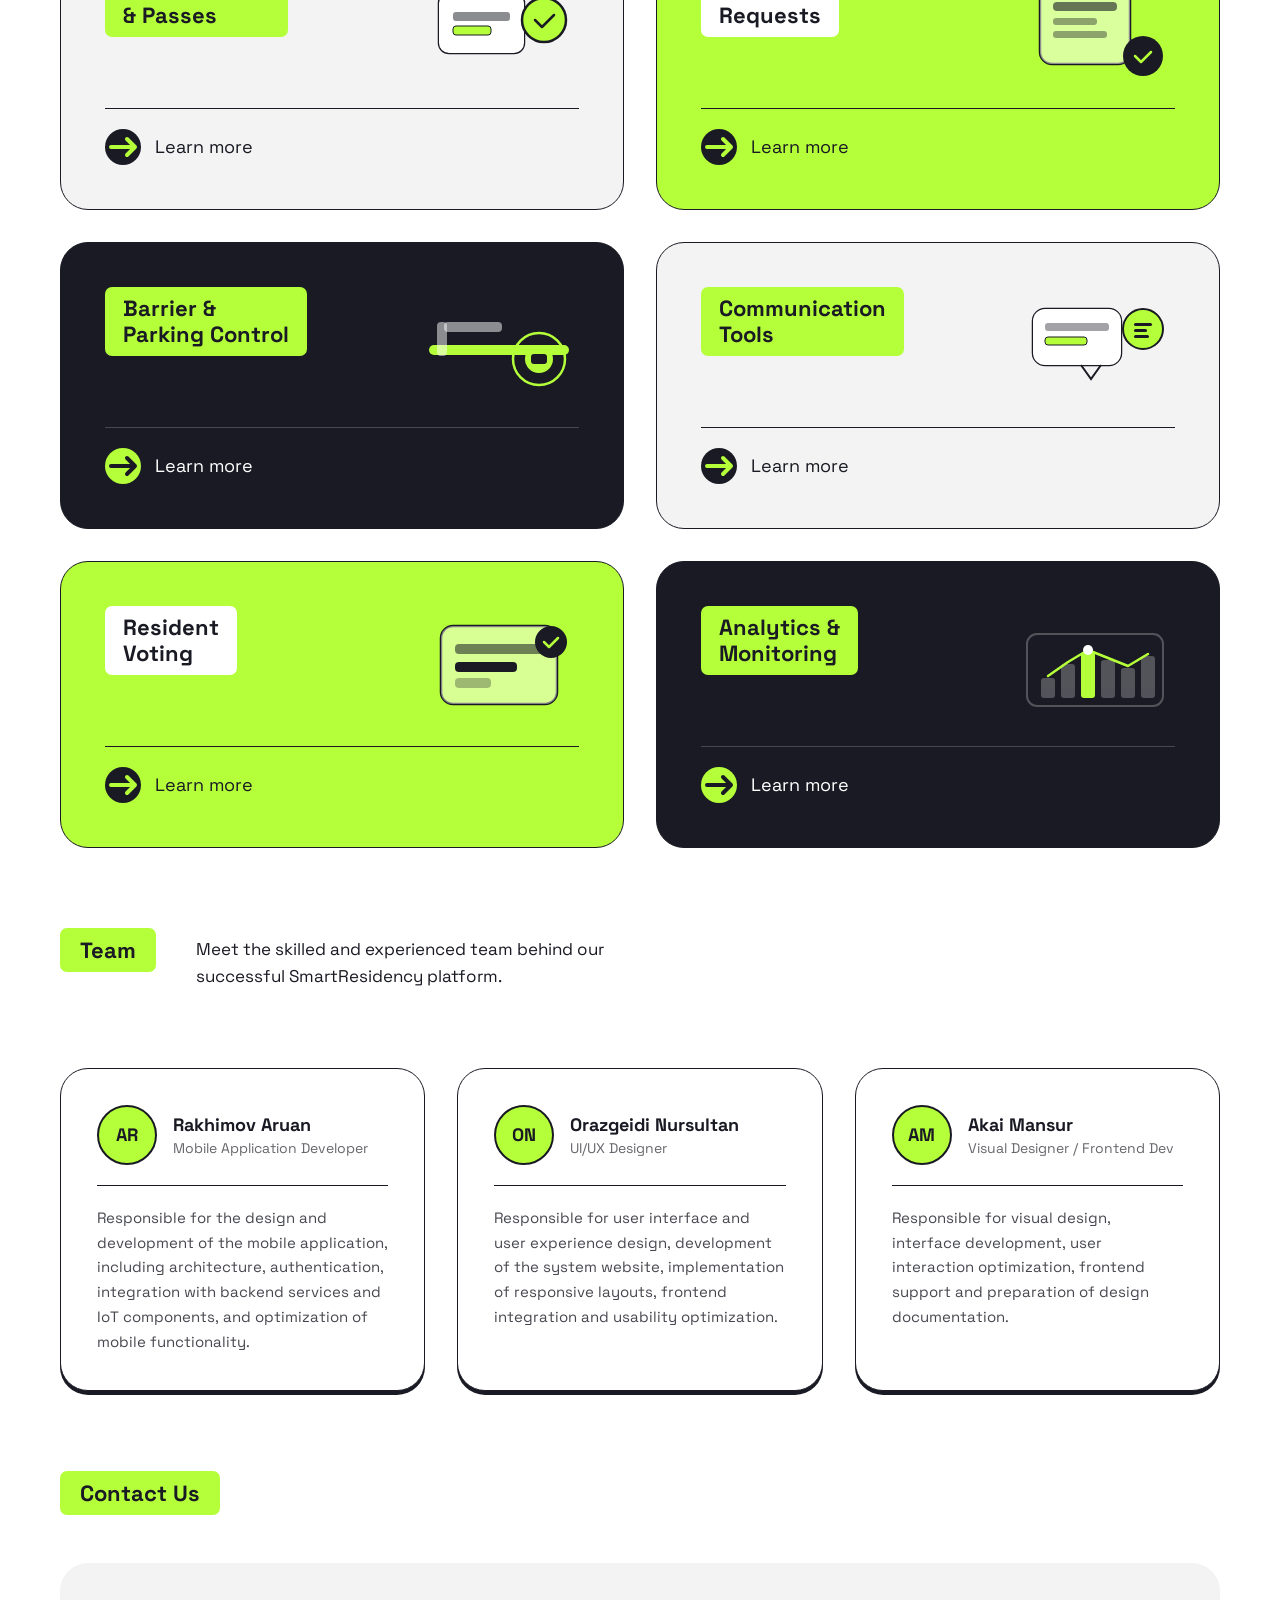
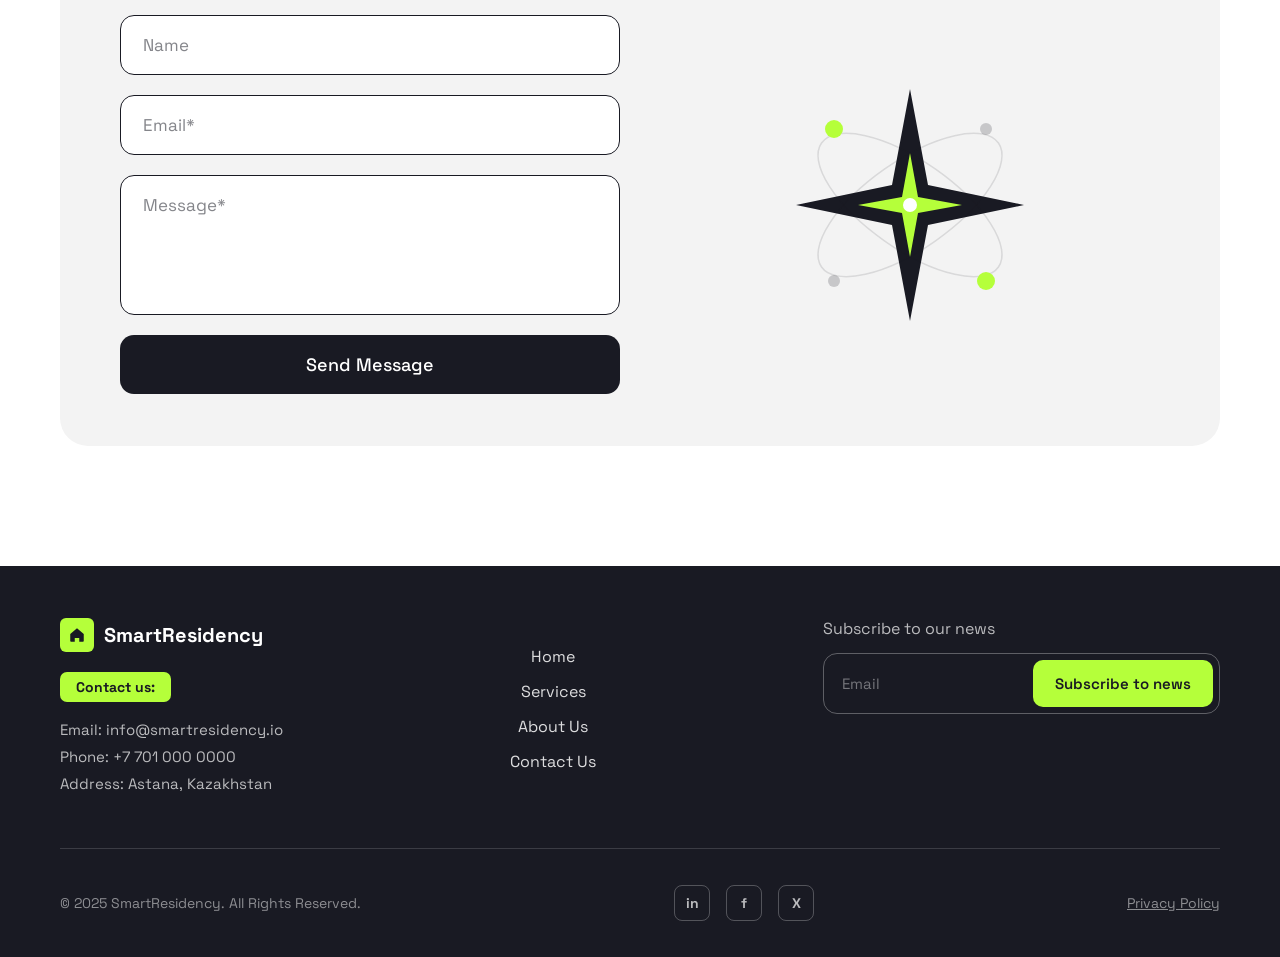
==== commit 80297964: "commit 2" ====
--- a/index.html
+++ b/index.html
@@ -20,11 +20,12 @@
     SmartResidency
   </a>
   <ul>
-    <li><a href="#services">Services</a></li>
-    <li><a href="#team">Team</a></li>
-    <li><a href="#contact">Contact Us</a></li>
+    <li><a href="index.html">Home</a></li>
+    <li><a href="services.html">Services</a></li>
+    <li><a href="about.html">About Us</a></li>
+    <li><a href="contacts.html">Contact Us</a></li>
   </ul>
-  <a href="#contact" class="nav-btn">Request a demo</a>
+  <a href="contacts.html" class="nav-btn">Request a demo</a>
 </nav>
 
 <!-- HERO -->
@@ -121,7 +122,7 @@
         <div class="learn-circle">
           <svg viewBox="0 0 18 18" fill="none"><path d="M3 9h12M11 5l4 4-4 4" stroke="#b5ff3a" stroke-width="2" stroke-linecap="round" stroke-linejoin="round"/></svg>
         </div>
-        <a href="#" class="learn-btn">Learn more</a>
+        <a href="services.html#guest-access" class="learn-btn">Learn more</a>
       </div>
     </div>
 
@@ -144,7 +145,7 @@
         <div class="learn-circle">
           <svg viewBox="0 0 18 18" fill="none"><path d="M3 9h12M11 5l4 4-4 4" stroke="#b5ff3a" stroke-width="2" stroke-linecap="round" stroke-linejoin="round"/></svg>
         </div>
-        <a href="#" class="learn-btn">Learn more</a>
+        <a href="services.html#service-requests" class="learn-btn">Learn more</a>
       </div>
     </div>
 
@@ -166,7 +167,7 @@
         <div class="learn-circle">
           <svg viewBox="0 0 18 18" fill="none"><path d="M3 9h12M11 5l4 4-4 4" stroke="#191a23" stroke-width="2" stroke-linecap="round" stroke-linejoin="round"/></svg>
         </div>
-        <a href="#" class="learn-btn">Learn more</a>
+        <a href="services.html#barrier-parking" class="learn-btn">Learn more</a>
       </div>
     </div>
 
@@ -191,7 +192,7 @@
         <div class="learn-circle">
           <svg viewBox="0 0 18 18" fill="none"><path d="M3 9h12M11 5l4 4-4 4" stroke="#b5ff3a" stroke-width="2" stroke-linecap="round" stroke-linejoin="round"/></svg>
         </div>
-        <a href="#" class="learn-btn">Learn more</a>
+        <a href="services.html#communication" class="learn-btn">Learn more</a>
       </div>
     </div>
 
@@ -214,7 +215,7 @@
         <div class="learn-circle">
           <svg viewBox="0 0 18 18" fill="none"><path d="M3 9h12M11 5l4 4-4 4" stroke="#b5ff3a" stroke-width="2" stroke-linecap="round" stroke-linejoin="round"/></svg>
         </div>
-        <a href="#" class="learn-btn">Learn more</a>
+        <a href="services.html#voting" class="learn-btn">Learn more</a>
       </div>
     </div>
 
@@ -239,7 +240,7 @@
         <div class="learn-circle">
           <svg viewBox="0 0 18 18" fill="none"><path d="M3 9h12M11 5l4 4-4 4" stroke="#191a23" stroke-width="2" stroke-linecap="round" stroke-linejoin="round"/></svg>
         </div>
-        <a href="#" class="learn-btn">Learn more</a>
+        <a href="services.html#analytics" class="learn-btn">Learn more</a>
       </div>
     </div>
 
@@ -338,9 +339,10 @@
 
       <nav class="footer-nav">
         <ul>
-          <li><a href="#services">Services</a></li>
-          <li><a href="#team">Team</a></li>
-          <li><a href="#contact">Contact</a></li>
+          <li><a href="index.html">Home</a></li>
+          <li><a href="services.html">Services</a></li>
+          <li><a href="about.html">About Us</a></li>
+          <li><a href="contacts.html">Contact Us</a></li>
         </ul>
       </nav>
 
--- a/styles.css
+++ b/styles.css
@@ -573,6 +573,474 @@
   text-decoration: underline;
   font-size: 14px;
 }
+
+/* ─── PAGE HERO ─── */
+.page-hero {
+  max-width: 1280px;
+  margin: 0 auto;
+  padding: 60px 60px 80px;
+  display: grid;
+  grid-template-columns: 1fr 1fr;
+  gap: 48px;
+  align-items: center;
+}
+
+.page-hero-left { display: flex; flex-direction: column; align-items: flex-start; }
+
+.page-hero-label {
+  display: inline-block;
+  background: #b5ff3a;
+  padding: 8px 20px;
+  border-radius: 7px;
+  font-size: 22px;
+  font-weight: 700;
+  margin-bottom: 32px;
+  color: #191a23;
+}
+
+.page-hero h1 {
+  font-size: 56px;
+  font-weight: 700;
+  line-height: 1.1;
+  letter-spacing: -1.5px;
+}
+
+.page-hero-right p {
+  font-size: 18px;
+  line-height: 1.7;
+  color: #191a23cc;
+}
+
+/* ─── MISSION CARDS ─── */
+.mission-grid {
+  display: grid;
+  grid-template-columns: repeat(3, 1fr);
+  gap: 32px;
+}
+
+.mission-card {
+  border: 1px solid #191a23;
+  border-radius: 28px;
+  padding: 44px;
+  background: #f3f3f3;
+}
+
+.mission-card.green { background: #b5ff3a; }
+.mission-card.black { background: #191a23; color: #fff; }
+
+.mission-icon {
+  width: 52px;
+  height: 52px;
+  border-radius: 14px;
+  background: #b5ff3a;
+  border: 2px solid #191a23;
+  display: flex;
+  align-items: center;
+  justify-content: center;
+  margin-bottom: 24px;
+}
+
+.mission-card.green .mission-icon { background: #191a23; border-color: #191a23; }
+.mission-card.black .mission-icon { background: #b5ff3a; border-color: #b5ff3a; }
+
+.mission-icon svg { width: 26px; height: 26px; }
+
+.mission-card h3 { font-size: 22px; font-weight: 700; margin-bottom: 14px; }
+.mission-card p { font-size: 16px; line-height: 1.65; }
+.mission-card.black p { color: rgba(255,255,255,0.75); }
+
+/* ─── STORY SECTION ─── */
+.story-section {
+  background: #191a23;
+  border-radius: 28px;
+  padding: 60px;
+  display: grid;
+  grid-template-columns: 1fr 1fr;
+  gap: 60px;
+  align-items: center;
+}
+
+.story-text h2 {
+  font-size: 40px;
+  font-weight: 700;
+  letter-spacing: -1px;
+  color: #fff;
+  line-height: 1.15;
+  margin-bottom: 24px;
+}
+
+.story-text p {
+  font-size: 17px;
+  line-height: 1.7;
+  color: rgba(255,255,255,0.68);
+  margin-bottom: 14px;
+}
+
+.story-stats {
+  display: grid;
+  grid-template-columns: 1fr 1fr;
+  gap: 20px;
+}
+
+.stat-card {
+  background: rgba(255,255,255,0.07);
+  border-radius: 18px;
+  padding: 28px 22px;
+  border: 1px solid rgba(255,255,255,0.1);
+}
+
+.stat-num {
+  font-size: 46px;
+  font-weight: 700;
+  color: #b5ff3a;
+  letter-spacing: -1px;
+  line-height: 1;
+  margin-bottom: 8px;
+}
+
+.stat-label { font-size: 14px; color: rgba(255,255,255,0.55); }
+
+/* ─── TECH GRID ─── */
+.tech-grid {
+  display: grid;
+  grid-template-columns: repeat(4, 1fr);
+  gap: 24px;
+}
+
+.tech-card {
+  border: 1px solid #191a23;
+  border-radius: 20px;
+  padding: 32px 24px;
+  background: #fff;
+  transition: background 0.2s;
+}
+
+.tech-card:hover { background: #f3f3f3; }
+
+.tech-card-icon {
+  width: 56px;
+  height: 56px;
+  border-radius: 14px;
+  background: #b5ff3a;
+  border: 2px solid #191a23;
+  display: flex;
+  align-items: center;
+  justify-content: center;
+  margin-bottom: 20px;
+}
+
+.tech-card-icon svg { width: 26px; height: 26px; }
+
+.tech-card h4 { font-size: 18px; font-weight: 700; margin-bottom: 10px; }
+.tech-card p { font-size: 14px; color: #191a23aa; line-height: 1.55; }
+
+/* ─── CTA BANNER ─── */
+.cta-banner {
+  background: #b5ff3a;
+  border: 1px solid #191a23;
+  border-radius: 28px;
+  padding: 52px 60px;
+  display: flex;
+  align-items: center;
+  justify-content: space-between;
+  gap: 40px;
+}
+
+.cta-banner h2 {
+  font-size: 36px;
+  font-weight: 700;
+  letter-spacing: -0.8px;
+  line-height: 1.2;
+  max-width: 520px;
+}
+
+/* ─── CONTACT PAGE LAYOUT ─── */
+.contact-page-grid {
+  display: grid;
+  grid-template-columns: 1.1fr 1fr;
+  gap: 48px;
+  align-items: start;
+  margin-bottom: 60px;
+}
+
+.contact-form-big {
+  background: #f3f3f3;
+  border-radius: 28px;
+  padding: 52px;
+  display: flex;
+  flex-direction: column;
+  gap: 20px;
+}
+
+.contact-form-big input,
+.contact-form-big select,
+.contact-form-big textarea {
+  background: #fff;
+  border: 1px solid #191a23;
+  border-radius: 14px;
+  padding: 18px 22px;
+  font-family: 'Space Grotesk', sans-serif;
+  font-size: 17px;
+  color: #191a23;
+  outline: none;
+  width: 100%;
+  resize: none;
+  transition: border-color 0.2s;
+  -webkit-appearance: none;
+}
+
+.contact-form-big input::placeholder,
+.contact-form-big textarea::placeholder { color: #191a2388; }
+
+.contact-form-big input:focus,
+.contact-form-big select:focus,
+.contact-form-big textarea:focus {
+  border-color: #b5ff3a;
+  box-shadow: 0 0 0 3px rgba(181,255,58,0.2);
+}
+
+.contact-form-big select { cursor: pointer; }
+
+.contact-form-big textarea { min-height: 130px; }
+
+.form-row {
+  display: grid;
+  grid-template-columns: 1fr 1fr;
+  gap: 16px;
+}
+
+.contact-side { display: flex; flex-direction: column; gap: 24px; }
+
+.contact-side-intro h2 {
+  font-size: 32px;
+  font-weight: 700;
+  letter-spacing: -0.5px;
+  margin-bottom: 16px;
+  line-height: 1.2;
+}
+
+.contact-side-intro p {
+  font-size: 16px;
+  line-height: 1.7;
+  color: #191a23cc;
+}
+
+.contact-detail-card {
+  border: 1px solid #191a23;
+  border-radius: 20px;
+  padding: 28px;
+  display: flex;
+  gap: 18px;
+  align-items: flex-start;
+  background: #fff;
+}
+
+.contact-detail-icon {
+  width: 48px;
+  height: 48px;
+  border-radius: 12px;
+  background: #b5ff3a;
+  border: 2px solid #191a23;
+  display: flex;
+  align-items: center;
+  justify-content: center;
+  flex-shrink: 0;
+}
+
+.contact-detail-icon svg { width: 22px; height: 22px; }
+
+.contact-detail-card h4 { font-size: 16px; font-weight: 700; margin-bottom: 6px; }
+.contact-detail-card p { font-size: 15px; color: #191a23cc; line-height: 1.6; }
+.contact-detail-card a { color: #191a23; text-decoration: underline; }
+
+/* ─── FAQ ─── */
+.faq-list { display: flex; flex-direction: column; gap: 16px; }
+
+.faq-item {
+  border: 1px solid #191a23;
+  border-radius: 18px;
+  overflow: hidden;
+}
+
+.faq-question {
+  padding: 24px 32px;
+  display: flex;
+  justify-content: space-between;
+  align-items: center;
+  cursor: pointer;
+  font-size: 18px;
+  font-weight: 600;
+  background: #fff;
+  transition: background 0.2s;
+  user-select: none;
+  list-style: none;
+  gap: 16px;
+}
+
+.faq-question:hover { background: #f3f3f3; }
+.faq-item.active .faq-question { background: #b5ff3a; }
+
+.faq-chevron {
+  width: 30px;
+  height: 30px;
+  border: 2px solid #191a23;
+  border-radius: 50%;
+  display: flex;
+  align-items: center;
+  justify-content: center;
+  flex-shrink: 0;
+  transition: transform 0.3s;
+}
+
+.faq-item.active .faq-chevron { transform: rotate(180deg); }
+
+.faq-answer {
+  max-height: 0;
+  overflow: hidden;
+  transition: max-height 0.35s ease, padding 0.35s;
+  font-size: 16px;
+  line-height: 1.7;
+  color: #191a23cc;
+  background: #fff;
+  padding: 0 32px;
+}
+
+.faq-item.active .faq-answer {
+  max-height: 300px;
+  padding: 4px 32px 26px;
+}
+
+/* ─── SERVICES TAB PAGE ─── */
+.service-tabs {
+  display: flex;
+  gap: 10px;
+  flex-wrap: wrap;
+  margin-bottom: 36px;
+}
+
+.service-tab {
+  padding: 13px 24px;
+  border: 1px solid #191a23;
+  border-radius: 50px;
+  font-size: 15px;
+  font-weight: 500;
+  cursor: pointer;
+  background: #fff;
+  color: #191a23;
+  font-family: 'Space Grotesk', sans-serif;
+  transition: background 0.18s, color 0.18s;
+  white-space: nowrap;
+}
+
+.service-tab:hover { background: #f3f3f3; }
+.service-tab.active { background: #191a23; color: #fff; }
+
+.service-panels-wrap {
+  border: 1px solid #191a23;
+  border-radius: 28px;
+  overflow: hidden;
+  min-height: 480px;
+}
+
+.service-panel {
+  display: none;
+  grid-template-columns: 1fr 1fr;
+  min-height: 480px;
+}
+
+.service-panel.active {
+  display: grid;
+  animation: panelIn 0.25s ease;
+}
+
+@keyframes panelIn {
+  from { opacity: 0; transform: translateY(6px); }
+  to   { opacity: 1; transform: translateY(0); }
+}
+
+.panel-text {
+  padding: 52px 52px 52px 56px;
+  display: flex;
+  flex-direction: column;
+  justify-content: center;
+  background: #fff;
+}
+
+.panel-number {
+  font-size: 110px;
+  font-weight: 700;
+  letter-spacing: -6px;
+  line-height: 1;
+  color: rgba(25, 26, 35, 0.07);
+  margin-bottom: -18px;
+  user-select: none;
+}
+
+.panel-tag {
+  display: inline-block;
+  padding: 6px 16px;
+  border-radius: 7px;
+  font-size: 13px;
+  font-weight: 700;
+  background: #b5ff3a;
+  color: #191a23;
+  margin-bottom: 18px;
+  width: fit-content;
+}
+
+.panel-text h2 {
+  font-size: 32px;
+  font-weight: 700;
+  letter-spacing: -0.7px;
+  line-height: 1.15;
+  margin-bottom: 14px;
+}
+
+.panel-text p {
+  font-size: 16px;
+  line-height: 1.7;
+  color: #191a23cc;
+  margin-bottom: 24px;
+}
+
+.service-features {
+  list-style: none;
+  display: flex;
+  flex-direction: column;
+  gap: 11px;
+}
+
+.service-features li {
+  display: flex;
+  align-items: flex-start;
+  gap: 11px;
+  font-size: 15px;
+  line-height: 1.5;
+}
+
+.service-features li::before {
+  content: '';
+  width: 20px;
+  height: 20px;
+  min-width: 20px;
+  background: #b5ff3a;
+  border-radius: 50%;
+  border: 2px solid #191a23;
+  margin-top: 1px;
+}
+
+.panel-visual {
+  display: flex;
+  align-items: center;
+  justify-content: center;
+  padding: 52px 40px;
+}
+
+.panel-visual.green { background: #b5ff3a; }
+.panel-visual.dark  { background: #191a23; }
+.panel-visual.gray  { background: #f3f3f3; }
+
+.panel-visual svg { width: 100%; max-width: 300px; height: auto; }
 
 /* ─── RESPONSIVE ─── */
 @media (max-width: 960px) {
@@ -590,4 +1058,26 @@
   .footer-top { flex-direction: column; }
   .partners { padding: 24px; }
   .partners-inner { gap: 32px; }
-}
+  .page-hero { grid-template-columns: 1fr; padding: 32px 24px 60px; }
+  .page-hero h1 { font-size: 38px; }
+  .mission-grid { grid-template-columns: 1fr; }
+  .story-section { grid-template-columns: 1fr; padding: 36px 24px; }
+  .story-text h2 { font-size: 28px; }
+  .story-stats { grid-template-columns: 1fr 1fr; }
+  .tech-grid { grid-template-columns: 1fr 1fr; }
+  .cta-banner { flex-direction: column; padding: 36px 24px; }
+  .cta-banner h2 { font-size: 26px; }
+  .contact-page-grid { grid-template-columns: 1fr; }
+  .contact-form-big { padding: 32px 24px; }
+  .form-row { grid-template-columns: 1fr; }
+  .faq-question { padding: 18px 20px; font-size: 16px; }
+  .faq-answer { padding: 0 20px; }
+  .faq-item.active .faq-answer { padding: 4px 20px 20px; }
+  .service-panel { grid-template-columns: 1fr; }
+  .panel-visual { min-height: 260px; }
+  .panel-text { padding: 36px 24px; }
+  .panel-number { font-size: 72px; }
+  .panel-text h2 { font-size: 24px; }
+  .service-tabs { gap: 8px; }
+  .service-tab { padding: 10px 16px; font-size: 13px; }
+}
